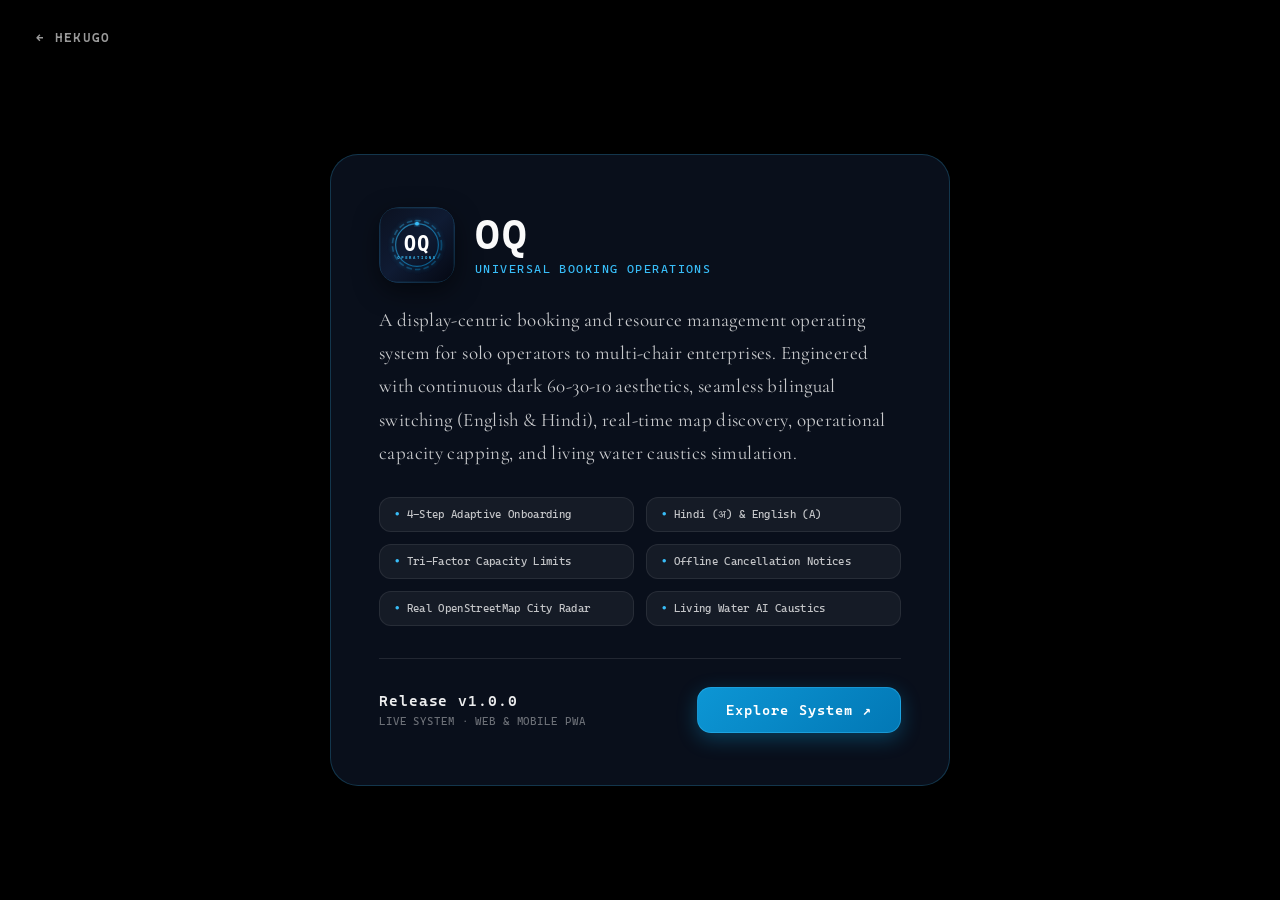
==== oq/index.html @ e8f8a65f "feat: add OQ universal booking operations project card and showcase page" ====
<!DOCTYPE html>
<html lang="en">
<head>
  <meta charset="UTF-8">
  <meta name="viewport" content="width=device-width, initial-scale=1.0">
  <title>OQ — Universal Booking Operations — HeKuGo</title>
  <link href="https://fonts.googleapis.com/css2?family=Cascadia+Code:wght@400;600;700&family=Cormorant+Garamond:wght@300;400;500&display=swap" rel="stylesheet">
  <style>
    *{margin:0;padding:0;box-sizing:border-box;}
    html,body{width:100%;min-height:100%;background:#000;overflow-x:hidden;}
    #bg-video{position:fixed;top:50%;left:50%;min-width:100%;min-height:100%;transform:translate(-50%,-50%);object-fit:cover;pointer-events:none;z-index:0;}
    #overlay{position:fixed;inset:0;background:rgba(0,0,0,0.58);z-index:1;}
    #back{position:fixed;top:30px;left:36px;font-family:'Cascadia Code',monospace;font-size:13px;font-weight:600;color:rgba(255,255,255,0.6);text-decoration:none;letter-spacing:0.1em;z-index:10;transition:color 0.2s;}
    #back:hover{color:#fff;}
    #page{position:relative;z-index:5;min-height:100vh;display:flex;align-items:center;justify-content:center;padding:100px 24px 60px;}
    .card{background:rgba(15,23,42,0.65);backdrop-filter:blur(24px);-webkit-backdrop-filter:blur(24px);border:1px solid rgba(56,189,248,0.22);border-radius:28px;padding:52px 48px;max-width:620px;width:100%;display:flex;flex-direction:column;box-shadow:0 20px 50px rgba(0,0,0,0.6);}
    .header-row{display:flex;align-items:center;gap:20px;margin-bottom:20px;}
    .app-icon{width:76px;height:76px;border-radius:20px;box-shadow:0 8px 24px rgba(0,0,0,0.5);}
    .app-title-group{display:flex;flex-direction:column;}
    .app-name{font-family:'Cascadia Code',monospace;font-weight:700;font-size:42px;color:rgba(255,255,255,0.98);letter-spacing:0.04em;line-height:1;}
    .app-sub{font-family:'Cascadia Code',monospace;font-size:12px;color:#38bdf8;letter-spacing:0.12em;text-transform:uppercase;margin-top:6px;}
    .app-desc{font-family:'Cormorant Garamond',serif;font-weight:400;font-size:19px;color:rgba(255,255,255,0.78);line-height:1.75;letter-spacing:0.02em;margin-bottom:28px;}
    .feature-list{display:grid;grid-template-columns:1fr 1fr;gap:12px;margin-bottom:32px;}
    .feature-pill{padding:10px 14px;background:rgba(255,255,255,0.05);border:1px solid rgba(255,255,255,0.08);border-radius:12px;font-family:'Cascadia Code',monospace;font-size:11px;color:rgba(255,255,255,0.75);letter-spacing:0.03em;}
    .feature-pill span{color:#38bdf8;font-weight:600;}
    .divider{width:100%;height:1px;background:rgba(255,255,255,0.10);margin-bottom:28px;}
    .release-row{display:flex;align-items:center;justify-content:space-between;gap:20px;flex-wrap:wrap;}
    .release-version{font-family:'Cascadia Code',monospace;font-weight:600;font-size:15px;color:rgba(255,255,255,0.92);letter-spacing:0.06em;margin-bottom:5px;}
    .release-meta{font-family:'Cascadia Code',monospace;font-size:11px;color:rgba(255,255,255,0.40);letter-spacing:0.08em;}
    .launch-btn{display:flex;align-items:center;gap:10px;padding:14px 28px;background:linear-gradient(135deg, rgba(14,165,233,0.9), rgba(2,132,199,0.9));border:1px solid rgba(56,189,248,0.4);border-radius:14px;font-family:'Cascadia Code',monospace;font-weight:600;font-size:14px;color:#fff;letter-spacing:0.08em;text-decoration:none;transition:background 0.2s,transform 0.2s,box-shadow 0.2s;white-space:nowrap;box-shadow:0 6px 20px rgba(14,165,233,0.3);}
    .launch-btn:hover{background:linear-gradient(135deg, rgba(14,165,233,1), rgba(2,132,199,1));transform:translateY(-2px);box-shadow:0 10px 28px rgba(14,165,233,0.5);}
    @media(max-width:560px){.card{padding:32px 22px;}.app-name{font-size:32px;}.feature-list{grid-template-columns:1fr;}.release-row{flex-direction:column;align-items:flex-start;}}
  </style>
</head>
<body>
  <video id="bg-video" autoplay muted loop playsinline>
    <source src="../andr loop.mp4" type="video/mp4" media="(max-width:768px)">
    <source src="../reel go.mp4" type="video/mp4">
  </video>
  <div id="overlay"></div>
  <a id="back" href="/">← HEKUGO</a>
  <div id="page">
    <div class="card">
      <div class="header-row">
        <img class="app-icon" src="/projects/oq/icon.svg" alt="OQ">
        <div class="app-title-group">
          <div class="app-name">OQ</div>
          <div class="app-sub">Universal Booking Operations</div>
        </div>
      </div>
      <div class="app-desc">
        A display-centric booking and resource management operating system for solo operators to multi-chair enterprises. Engineered with continuous dark 60-30-10 aesthetics, seamless bilingual switching (English &amp; Hindi), real-time map discovery, operational capacity capping, and living water caustics simulation.
      </div>
      
      <div class="feature-list">
        <div class="feature-pill"><span>•</span> 4-Step Adaptive Onboarding</div>
        <div class="feature-pill"><span>•</span> Hindi (अ) &amp; English (A)</div>
        <div class="feature-pill"><span>•</span> Tri-Factor Capacity Limits</div>
        <div class="feature-pill"><span>•</span> Offline Cancellation Notices</div>
        <div class="feature-pill"><span>•</span> Real OpenStreetMap City Radar</div>
        <div class="feature-pill"><span>•</span> Living Water AI Caustics</div>
      </div>

      <div class="divider"></div>
      <div class="release-row">
        <div>
          <div class="release-version">Release v1.0.0</div>
          <div class="release-meta">LIVE SYSTEM · WEB &amp; MOBILE PWA</div>
        </div>
        <a class="launch-btn" href="https://github.com/mohitchandel/restaurant-management" target="_blank">Explore System ↗</a>
      </div>
    </div>
  </div>
  <script>document.addEventListener('contextmenu',e=>e.preventDefault());</script>
</body>
</html>
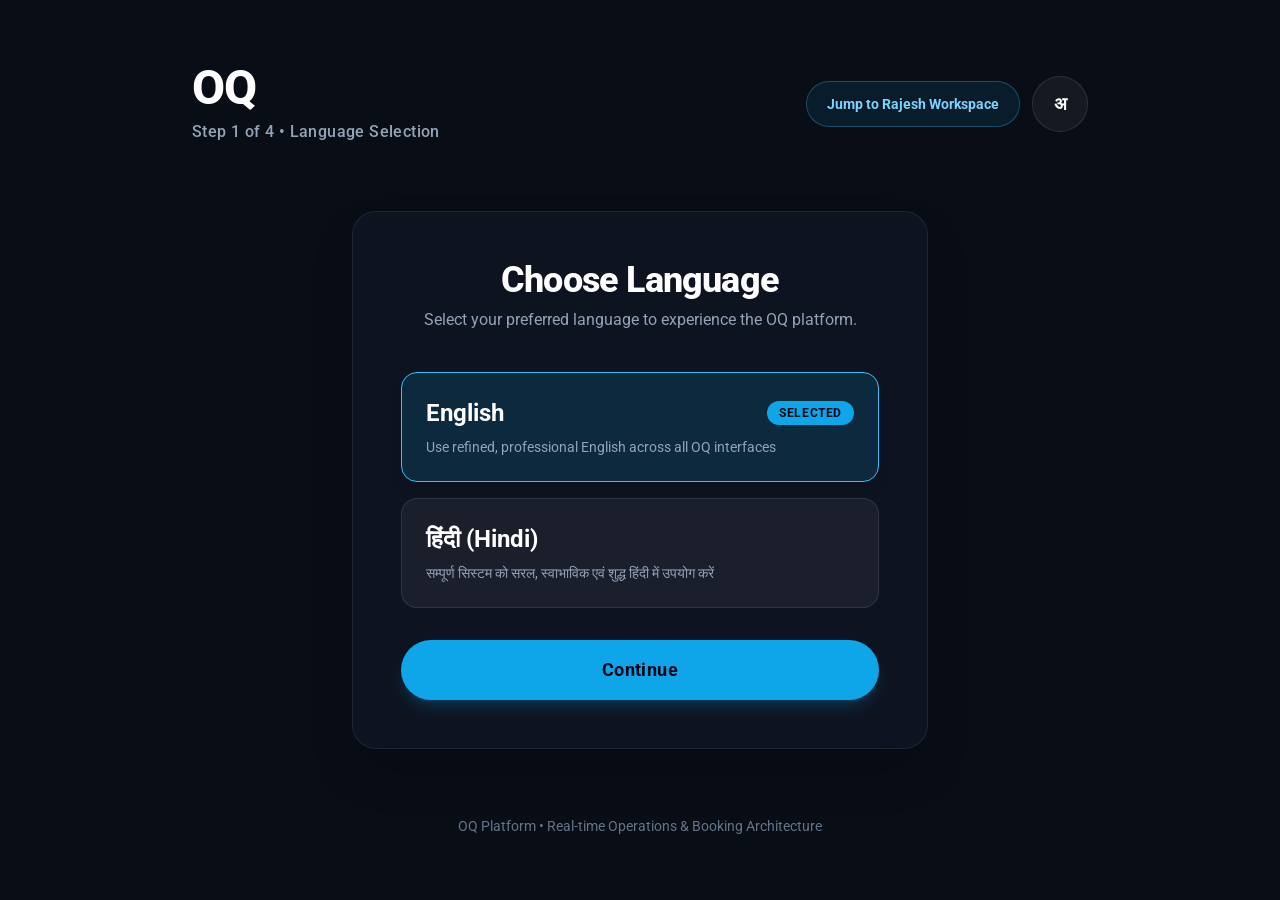
==== commit d9d2b34a: "feat: embed live OQ frontend application under /oq/ and update portal card" ====
--- a/oq/index.html
+++ b/oq/index.html
@@ -1,76 +1 @@
-<!DOCTYPE html>
-<html lang="en">
-<head>
-  <meta charset="UTF-8">
-  <meta name="viewport" content="width=device-width, initial-scale=1.0">
-  <title>OQ — Universal Booking Operations — HeKuGo</title>
-  <link href="https://fonts.googleapis.com/css2?family=Cascadia+Code:wght@400;600;700&family=Cormorant+Garamond:wght@300;400;500&display=swap" rel="stylesheet">
-  <style>
-    *{margin:0;padding:0;box-sizing:border-box;}
-    html,body{width:100%;min-height:100%;background:#000;overflow-x:hidden;}
-    #bg-video{position:fixed;top:50%;left:50%;min-width:100%;min-height:100%;transform:translate(-50%,-50%);object-fit:cover;pointer-events:none;z-index:0;}
-    #overlay{position:fixed;inset:0;background:rgba(0,0,0,0.58);z-index:1;}
-    #back{position:fixed;top:30px;left:36px;font-family:'Cascadia Code',monospace;font-size:13px;font-weight:600;color:rgba(255,255,255,0.6);text-decoration:none;letter-spacing:0.1em;z-index:10;transition:color 0.2s;}
-    #back:hover{color:#fff;}
-    #page{position:relative;z-index:5;min-height:100vh;display:flex;align-items:center;justify-content:center;padding:100px 24px 60px;}
-    .card{background:rgba(15,23,42,0.65);backdrop-filter:blur(24px);-webkit-backdrop-filter:blur(24px);border:1px solid rgba(56,189,248,0.22);border-radius:28px;padding:52px 48px;max-width:620px;width:100%;display:flex;flex-direction:column;box-shadow:0 20px 50px rgba(0,0,0,0.6);}
-    .header-row{display:flex;align-items:center;gap:20px;margin-bottom:20px;}
-    .app-icon{width:76px;height:76px;border-radius:20px;box-shadow:0 8px 24px rgba(0,0,0,0.5);}
-    .app-title-group{display:flex;flex-direction:column;}
-    .app-name{font-family:'Cascadia Code',monospace;font-weight:700;font-size:42px;color:rgba(255,255,255,0.98);letter-spacing:0.04em;line-height:1;}
-    .app-sub{font-family:'Cascadia Code',monospace;font-size:12px;color:#38bdf8;letter-spacing:0.12em;text-transform:uppercase;margin-top:6px;}
-    .app-desc{font-family:'Cormorant Garamond',serif;font-weight:400;font-size:19px;color:rgba(255,255,255,0.78);line-height:1.75;letter-spacing:0.02em;margin-bottom:28px;}
-    .feature-list{display:grid;grid-template-columns:1fr 1fr;gap:12px;margin-bottom:32px;}
-    .feature-pill{padding:10px 14px;background:rgba(255,255,255,0.05);border:1px solid rgba(255,255,255,0.08);border-radius:12px;font-family:'Cascadia Code',monospace;font-size:11px;color:rgba(255,255,255,0.75);letter-spacing:0.03em;}
-    .feature-pill span{color:#38bdf8;font-weight:600;}
-    .divider{width:100%;height:1px;background:rgba(255,255,255,0.10);margin-bottom:28px;}
-    .release-row{display:flex;align-items:center;justify-content:space-between;gap:20px;flex-wrap:wrap;}
-    .release-version{font-family:'Cascadia Code',monospace;font-weight:600;font-size:15px;color:rgba(255,255,255,0.92);letter-spacing:0.06em;margin-bottom:5px;}
-    .release-meta{font-family:'Cascadia Code',monospace;font-size:11px;color:rgba(255,255,255,0.40);letter-spacing:0.08em;}
-    .launch-btn{display:flex;align-items:center;gap:10px;padding:14px 28px;background:linear-gradient(135deg, rgba(14,165,233,0.9), rgba(2,132,199,0.9));border:1px solid rgba(56,189,248,0.4);border-radius:14px;font-family:'Cascadia Code',monospace;font-weight:600;font-size:14px;color:#fff;letter-spacing:0.08em;text-decoration:none;transition:background 0.2s,transform 0.2s,box-shadow 0.2s;white-space:nowrap;box-shadow:0 6px 20px rgba(14,165,233,0.3);}
-    .launch-btn:hover{background:linear-gradient(135deg, rgba(14,165,233,1), rgba(2,132,199,1));transform:translateY(-2px);box-shadow:0 10px 28px rgba(14,165,233,0.5);}
-    @media(max-width:560px){.card{padding:32px 22px;}.app-name{font-size:32px;}.feature-list{grid-template-columns:1fr;}.release-row{flex-direction:column;align-items:flex-start;}}
-  </style>
-</head>
-<body>
-  <video id="bg-video" autoplay muted loop playsinline>
-    <source src="../andr loop.mp4" type="video/mp4" media="(max-width:768px)">
-    <source src="../reel go.mp4" type="video/mp4">
-  </video>
-  <div id="overlay"></div>
-  <a id="back" href="/">← HEKUGO</a>
-  <div id="page">
-    <div class="card">
-      <div class="header-row">
-        <img class="app-icon" src="/projects/oq/icon.svg" alt="OQ">
-        <div class="app-title-group">
-          <div class="app-name">OQ</div>
-          <div class="app-sub">Universal Booking Operations</div>
-        </div>
-      </div>
-      <div class="app-desc">
-        A display-centric booking and resource management operating system for solo operators to multi-chair enterprises. Engineered with continuous dark 60-30-10 aesthetics, seamless bilingual switching (English &amp; Hindi), real-time map discovery, operational capacity capping, and living water caustics simulation.
-      </div>
-      
-      <div class="feature-list">
-        <div class="feature-pill"><span>•</span> 4-Step Adaptive Onboarding</div>
-        <div class="feature-pill"><span>•</span> Hindi (अ) &amp; English (A)</div>
-        <div class="feature-pill"><span>•</span> Tri-Factor Capacity Limits</div>
-        <div class="feature-pill"><span>•</span> Offline Cancellation Notices</div>
-        <div class="feature-pill"><span>•</span> Real OpenStreetMap City Radar</div>
-        <div class="feature-pill"><span>•</span> Living Water AI Caustics</div>
-      </div>
-
-      <div class="divider"></div>
-      <div class="release-row">
-        <div>
-          <div class="release-version">Release v1.0.0</div>
-          <div class="release-meta">LIVE SYSTEM · WEB &amp; MOBILE PWA</div>
-        </div>
-        <a class="launch-btn" href="https://github.com/mohitchandel/restaurant-management" target="_blank">Explore System ↗</a>
-      </div>
-    </div>
-  </div>
-  <script>document.addEventListener('contextmenu',e=>e.preventDefault());</script>
-</body>
-</html>
+<!DOCTYPE html><html lang="en"><head><meta charSet="utf-8"/><meta name="viewport" content="width=device-width, initial-scale=1"/><link rel="stylesheet" href="/oq/_next/static/css/efed84d75407ee5a.css" data-precedence="next"/><link rel="preload" as="script" fetchPriority="low" href="/oq/_next/static/chunks/webpack-a8134491b9b5263d.js"/><script src="/oq/_next/static/chunks/14c9854d-5dab72eff6e01582.js" async=""></script><script src="/oq/_next/static/chunks/745-fbcb8e03655d3ad7.js" async=""></script><script src="/oq/_next/static/chunks/main-app-0fcf9a0cae075d57.js" async=""></script><script src="/oq/_next/static/chunks/app/page-805469082ca78ab7.js" async=""></script><link rel="preconnect" href="https://fonts.googleapis.com"/><link rel="preconnect" href="https://fonts.gstatic.com" crossorigin="anonymous"/><title>Restaurant Management Observatory | Live POS &amp; Operations Engine</title><meta name="description" content="Enterprise Restaurant POS &amp; Management System built with Golang, Gin, MongoDB, JWT &amp; Next.js"/><link href="https://fonts.googleapis.com/css2?family=Roboto:wght@300;400;500;700&amp;family=JetBrains+Mono:wght@400;500;600&amp;display=swap" rel="stylesheet"/><script src="/oq/_next/static/chunks/polyfills-42372ed130431b0a.js" noModule=""></script></head><body class="min-h-screen bg-[#f1f5f9] text-[#0f172a] flex flex-col antialiased"><div class="min-h-screen flex flex-col justify-between p-6 lg:p-16 select-none bg-[#090d16] text-white"><header class="flex items-center justify-between max-w-4xl mx-auto w-full"><div><div class="text-3xl md:text-5xl font-extrabold tracking-tight text-white leading-none">OQ</div><div class="text-sm md:text-base text-slate-400 font-medium tracking-wide mt-2">Step 1 of 4 • Language Selection</div></div><div class="flex items-center gap-3"><button class="px-5 py-3 rounded-full border border-sky-400/30 hover:border-sky-400 bg-sky-500/10 hover:bg-sky-500/20 text-sky-300 text-xs md:text-sm font-bold transition-all text-center">Jump to Rajesh Workspace</button><button class="w-12 h-12 md:w-14 md:h-14 rounded-full border border-white/10 hover:border-white/20 bg-white/5 hover:bg-white/10 text-white font-bold text-base md:text-lg flex items-center justify-center transition-all shrink-0">अ</button></div></header><main class="max-w-xl w-full mx-auto my-10"><div class="display-canvas rounded-3xl p-8 lg:p-12 space-y-8 border border-white/10 shadow-2xl"><div class="text-center space-y-2"><h1 class="text-3xl md:text-4xl font-extrabold text-white tracking-tight">Choose Language</h1><p class="text-sm md:text-base text-slate-400">Select your preferred language to experience the OQ platform.</p></div><div class="space-y-4 pt-2"><button type="button" class="w-full p-6 rounded-2xl border text-left transition-all border-sky-400 bg-sky-500/15 shadow-lg"><div class="flex items-center justify-between"><span class="text-xl md:text-2xl font-bold text-white">English</span><span class="text-xs uppercase font-bold tracking-wider px-3 py-1 rounded-full bg-sky-500 text-slate-950">Selected</span></div><div class="text-sm text-slate-400 mt-2">Use refined, professional English across all OQ interfaces</div></button><button type="button" class="w-full p-6 rounded-2xl border text-left transition-all border-white/10 hover:border-white/20 bg-white/5 hover:bg-white/10"><div class="flex items-center justify-between"><span class="text-xl md:text-2xl font-bold text-white">हिंदी (Hindi)</span></div><div class="text-sm text-slate-400 mt-2">सम्पूर्ण सिस्टम को सरल, स्वाभाविक एवं शुद्ध हिंदी में उपयोग करें</div></button></div><button class="w-full py-4 rounded-full bg-sky-500 hover:bg-sky-400 text-slate-950 font-bold text-base md:text-lg tracking-wide transition-all shadow-lg shadow-sky-500/20">Continue</button></div></main><footer class="text-center text-xs md:text-sm text-slate-500 max-w-4xl mx-auto w-full">OQ Platform • Real-time Operations &amp; Booking Architecture</footer></div><script src="/oq/_next/static/chunks/webpack-a8134491b9b5263d.js" async=""></script><script>(self.__next_f=self.__next_f||[]).push([0]);self.__next_f.push([2,null])</script><script>self.__next_f.push([1,"1:HL[\"/oq/_next/static/css/efed84d75407ee5a.css\",\"style\"]\n"])</script><script>self.__next_f.push([1,"2:I[7370,[],\"\"]\n4:I[8940,[],\"ClientPageRoot\"]\n5:I[9307,[\"931\",\"static/chunks/app/page-805469082ca78ab7.js\"],\"default\",1]\n6:I[6722,[],\"\"]\n7:I[4309,[],\"\"]\n9:I[4932,[],\"\"]\na:[]\n"])</script><script>self.__next_f.push([1,"0:[\"$\",\"$L2\",null,{\"buildId\":\"_oOZog0e43sPEdBerXZ1v\",\"assetPrefix\":\"/oq\",\"urlParts\":[\"\",\"\"],\"initialTree\":[\"\",{\"children\":[\"__PAGE__\",{}]},\"$undefined\",\"$undefined\",true],\"initialSeedData\":[\"\",{\"children\":[\"__PAGE__\",{},[[\"$L3\",[\"$\",\"$L4\",null,{\"props\":{\"params\":{},\"searchParams\":{}},\"Component\":\"$5\"}],null],null],null]},[[[[\"$\",\"link\",\"0\",{\"rel\":\"stylesheet\",\"href\":\"/oq/_next/static/css/efed84d75407ee5a.css\",\"precedence\":\"next\",\"crossOrigin\":\"$undefined\"}]],[\"$\",\"html\",null,{\"lang\":\"en\",\"children\":[[\"$\",\"head\",null,{\"children\":[[\"$\",\"link\",null,{\"rel\":\"preconnect\",\"href\":\"https://fonts.googleapis.com\"}],[\"$\",\"link\",null,{\"rel\":\"preconnect\",\"href\":\"https://fonts.gstatic.com\",\"crossOrigin\":\"anonymous\"}],[\"$\",\"link\",null,{\"href\":\"https://fonts.googleapis.com/css2?family=Roboto:wght@300;400;500;700\u0026family=JetBrains+Mono:wght@400;500;600\u0026display=swap\",\"rel\":\"stylesheet\"}]]}],[\"$\",\"body\",null,{\"className\":\"min-h-screen bg-[#f1f5f9] text-[#0f172a] flex flex-col antialiased\",\"children\":[\"$\",\"$L6\",null,{\"parallelRouterKey\":\"children\",\"segmentPath\":[\"children\"],\"error\":\"$undefined\",\"errorStyles\":\"$undefined\",\"errorScripts\":\"$undefined\",\"template\":[\"$\",\"$L7\",null,{}],\"templateStyles\":\"$undefined\",\"templateScripts\":\"$undefined\",\"notFound\":[[\"$\",\"title\",null,{\"children\":\"404: This page could not be found.\"}],[\"$\",\"div\",null,{\"style\":{\"fontFamily\":\"system-ui,\\\"Segoe UI\\\",Roboto,Helvetica,Arial,sans-serif,\\\"Apple Color Emoji\\\",\\\"Segoe UI Emoji\\\"\",\"height\":\"100vh\",\"textAlign\":\"center\",\"display\":\"flex\",\"flexDirection\":\"column\",\"alignItems\":\"center\",\"justifyContent\":\"center\"},\"children\":[\"$\",\"div\",null,{\"children\":[[\"$\",\"style\",null,{\"dangerouslySetInnerHTML\":{\"__html\":\"body{color:#000;background:#fff;margin:0}.next-error-h1{border-right:1px solid rgba(0,0,0,.3)}@media (prefers-color-scheme:dark){body{color:#fff;background:#000}.next-error-h1{border-right:1px solid rgba(255,255,255,.3)}}\"}}],[\"$\",\"h1\",null,{\"className\":\"next-error-h1\",\"style\":{\"display\":\"inline-block\",\"margin\":\"0 20px 0 0\",\"padding\":\"0 23px 0 0\",\"fontSize\":24,\"fontWeight\":500,\"verticalAlign\":\"top\",\"lineHeight\":\"49px\"},\"children\":\"404\"}],[\"$\",\"div\",null,{\"style\":{\"display\":\"inline-block\"},\"children\":[\"$\",\"h2\",null,{\"style\":{\"fontSize\":14,\"fontWeight\":400,\"lineHeight\":\"49px\",\"margin\":0},\"children\":\"This page could not be found.\"}]}]]}]}]],\"notFoundStyles\":[]}]}]]}]],null],null],\"couldBeIntercepted\":false,\"initialHead\":[null,\"$L8\"],\"globalErrorComponent\":\"$9\",\"missingSlots\":\"$Wa\"}]\n"])</script><script>self.__next_f.push([1,"8:[[\"$\",\"meta\",\"0\",{\"name\":\"viewport\",\"content\":\"width=device-width, initial-scale=1\"}],[\"$\",\"meta\",\"1\",{\"charSet\":\"utf-8\"}],[\"$\",\"title\",\"2\",{\"children\":\"Restaurant Management Observatory | Live POS \u0026 Operations Engine\"}],[\"$\",\"meta\",\"3\",{\"name\":\"description\",\"content\":\"Enterprise Restaurant POS \u0026 Management System built with Golang, Gin, MongoDB, JWT \u0026 Next.js\"}]]\n3:null\n"])</script></body></html>
--- a/oq/_next/static/css/efed84d75407ee5a.css
+++ b/oq/_next/static/css/efed84d75407ee5a.css
@@ -0,0 +1,3 @@
+*,:after,:before{--tw-border-spacing-x:0;--tw-border-spacing-y:0;--tw-translate-x:0;--tw-translate-y:0;--tw-rotate:0;--tw-skew-x:0;--tw-skew-y:0;--tw-scale-x:1;--tw-scale-y:1;--tw-pan-x: ;--tw-pan-y: ;--tw-pinch-zoom: ;--tw-scroll-snap-strictness:proximity;--tw-gradient-from-position: ;--tw-gradient-via-position: ;--tw-gradient-to-position: ;--tw-ordinal: ;--tw-slashed-zero: ;--tw-numeric-figure: ;--tw-numeric-spacing: ;--tw-numeric-fraction: ;--tw-ring-inset: ;--tw-ring-offset-width:0px;--tw-ring-offset-color:#fff;--tw-ring-color:rgba(59,130,246,.5);--tw-ring-offset-shadow:0 0 #0000;--tw-ring-shadow:0 0 #0000;--tw-shadow:0 0 #0000;--tw-shadow-colored:0 0 #0000;--tw-blur: ;--tw-brightness: ;--tw-contrast: ;--tw-grayscale: ;--tw-hue-rotate: ;--tw-invert: ;--tw-saturate: ;--tw-sepia: ;--tw-drop-shadow: ;--tw-backdrop-blur: ;--tw-backdrop-brightness: ;--tw-backdrop-contrast: ;--tw-backdrop-grayscale: ;--tw-backdrop-hue-rotate: ;--tw-backdrop-invert: ;--tw-backdrop-opacity: ;--tw-backdrop-saturate: ;--tw-backdrop-sepia: ;--tw-contain-size: ;--tw-contain-layout: ;--tw-contain-paint: ;--tw-contain-style: }::backdrop{--tw-border-spacing-x:0;--tw-border-spacing-y:0;--tw-translate-x:0;--tw-translate-y:0;--tw-rotate:0;--tw-skew-x:0;--tw-skew-y:0;--tw-scale-x:1;--tw-scale-y:1;--tw-pan-x: ;--tw-pan-y: ;--tw-pinch-zoom: ;--tw-scroll-snap-strictness:proximity;--tw-gradient-from-position: ;--tw-gradient-via-position: ;--tw-gradient-to-position: ;--tw-ordinal: ;--tw-slashed-zero: ;--tw-numeric-figure: ;--tw-numeric-spacing: ;--tw-numeric-fraction: ;--tw-ring-inset: ;--tw-ring-offset-width:0px;--tw-ring-offset-color:#fff;--tw-ring-color:rgba(59,130,246,.5);--tw-ring-offset-shadow:0 0 #0000;--tw-ring-shadow:0 0 #0000;--tw-shadow:0 0 #0000;--tw-shadow-colored:0 0 #0000;--tw-blur: ;--tw-brightness: ;--tw-contrast: ;--tw-grayscale: ;--tw-hue-rotate: ;--tw-invert: ;--tw-saturate: ;--tw-sepia: ;--tw-drop-shadow: ;--tw-backdrop-blur: ;--tw-backdrop-brightness: ;--tw-backdrop-contrast: ;--tw-backdrop-grayscale: ;--tw-backdrop-hue-rotate: ;--tw-backdrop-invert: ;--tw-backdrop-opacity: ;--tw-backdrop-saturate: ;--tw-backdrop-sepia: ;--tw-contain-size: ;--tw-contain-layout: ;--tw-contain-paint: ;--tw-contain-style: }/*
+! tailwindcss v3.4.19 | MIT License | https://tailwindcss.com
+*/*,:after,:before{border:0 solid #e5e7eb}:after,:before{--tw-content:""}:host,html{line-height:1.5;-webkit-text-size-adjust:100%;-moz-tab-size:4;-o-tab-size:4;tab-size:4;font-family:Inter,-apple-system,BlinkMacSystemFont,Segoe UI,Roboto,sans-serif;font-feature-settings:normal;font-variation-settings:normal;-webkit-tap-highlight-color:transparent}body{margin:0;line-height:inherit}hr{height:0;color:inherit;border-top-width:1px}abbr:where([title]){-webkit-text-decoration:underline dotted;text-decoration:underline dotted}h1,h2,h3,h4,h5,h6{font-size:inherit;font-weight:inherit}a{color:inherit;text-decoration:inherit}b,strong{font-weight:bolder}code,kbd,pre,samp{font-family:ui-monospace,SFMono-Regular,Menlo,Monaco,Consolas,monospace;font-feature-settings:normal;font-variation-settings:normal;font-size:1em}small{font-size:80%}sub,sup{font-size:75%;line-height:0;position:relative;vertical-align:baseline}sub{bottom:-.25em}sup{top:-.5em}table{text-indent:0;border-color:inherit;border-collapse:collapse}button,input,optgroup,select,textarea{font-family:inherit;font-feature-settings:inherit;font-variation-settings:inherit;font-size:100%;font-weight:inherit;line-height:inherit;letter-spacing:inherit;color:inherit;margin:0;padding:0}button,select{text-transform:none}button,input:where([type=button]),input:where([type=reset]),input:where([type=submit]){-webkit-appearance:button;background-color:transparent;background-image:none}:-moz-focusring{outline:auto}:-moz-ui-invalid{box-shadow:none}progress{vertical-align:baseline}::-webkit-inner-spin-button,::-webkit-outer-spin-button{height:auto}[type=search]{-webkit-appearance:textfield;outline-offset:-2px}::-webkit-search-decoration{-webkit-appearance:none}::-webkit-file-upload-button{-webkit-appearance:button;font:inherit}summary{display:list-item}blockquote,dd,dl,figure,h1,h2,h3,h4,h5,h6,hr,p,pre{margin:0}fieldset{margin:0}fieldset,legend{padding:0}menu,ol,ul{list-style:none;margin:0;padding:0}dialog{padding:0}textarea{resize:vertical}input::-moz-placeholder,textarea::-moz-placeholder{opacity:1;color:#9ca3af}input::placeholder,textarea::placeholder{opacity:1;color:#9ca3af}[role=button],button{cursor:pointer}:disabled{cursor:default}audio,canvas,embed,iframe,img,object,svg,video{display:block;vertical-align:middle}img,video{max-width:100%;height:auto}[hidden]:where(:not([hidden=until-found])){display:none}*,:after,:before{-webkit-font-smoothing:antialiased;-moz-osx-font-smoothing:grayscale;box-sizing:border-box}.pointer-events-none{pointer-events:none}.fixed{position:fixed}.absolute{position:absolute}.relative{position:relative}.sticky{position:sticky}.inset-0{inset:0}.bottom-0{bottom:0}.bottom-4{bottom:1rem}.left-2{left:.5rem}.left-2\.5{left:.625rem}.left-3{left:.75rem}.left-3\.5{left:.875rem}.left-6{left:1.5rem}.right-2{right:.5rem}.right-3{right:.75rem}.right-4{right:1rem}.right-6{right:1.5rem}.top-0{top:0}.top-1\/2{top:50%}.top-4{top:1rem}.top-6{top:1.5rem}.z-10{z-index:10}.z-40{z-index:40}.z-50{z-index:50}.mx-4{margin-left:1rem;margin-right:1rem}.mx-auto{margin-left:auto;margin-right:auto}.my-10{margin-top:2.5rem;margin-bottom:2.5rem}.my-3{margin-top:.75rem;margin-bottom:.75rem}.mb-1{margin-bottom:.25rem}.mb-2{margin-bottom:.5rem}.mb-3{margin-bottom:.75rem}.mb-4{margin-bottom:1rem}.mb-5{margin-bottom:1.25rem}.ml-2{margin-left:.5rem}.mr-0\.5{margin-right:.125rem}.mr-1{margin-right:.25rem}.mr-2{margin-right:.5rem}.mt-0\.5{margin-top:.125rem}.mt-1{margin-top:.25rem}.mt-2{margin-top:.5rem}.mt-3{margin-top:.75rem}.mt-4{margin-top:1rem}.mt-5{margin-top:1.25rem}.mt-6{margin-top:1.5rem}.line-clamp-2{overflow:hidden;display:-webkit-box;-webkit-box-orient:vertical;-webkit-line-clamp:2}.block{display:block}.inline-block{display:inline-block}.flex{display:flex}.inline-flex{display:inline-flex}.table{display:table}.grid{display:grid}.hidden{display:none}.h-1\.5{height:.375rem}.h-10{height:2.5rem}.h-12{height:3rem}.h-16{height:4rem}.h-2{height:.5rem}.h-2\.5{height:.625rem}.h-20{height:5rem}.h-24{height:6rem}.h-3{height:.75rem}.h-3\.5{height:.875rem}.h-4{height:1rem}.h-40{height:10rem}.h-5{height:1.25rem}.h-6{height:1.5rem}.h-64{height:16rem}.h-7{height:1.75rem}.h-72{height:18rem}.h-8{height:2rem}.h-9{height:2.25rem}.h-\[2\.5px\]{height:2.5px}.h-\[450px\]{height:450px}.h-\[600px\]{height:600px}.h-\[750px\]{height:750px}.h-\[850px\]{height:850px}.h-full{height:100%}.max-h-24{max-height:6rem}.max-h-48{max-height:12rem}.max-h-72{max-height:18rem}.max-h-\[500px\]{max-height:500px}.max-h-\[580px\]{max-height:580px}.min-h-\[200px\]{min-height:200px}.min-h-screen{min-height:100vh}.w-1\.5{width:.375rem}.w-10{width:2.5rem}.w-12{width:3rem}.w-2{width:.5rem}.w-2\.5{width:.625rem}.w-3{width:.75rem}.w-3\.5{width:.875rem}.w-32{width:8rem}.w-4{width:1rem}.w-40{width:10rem}.w-48{width:12rem}.w-5{width:1.25rem}.w-6{width:1.5rem}.w-64{width:16rem}.w-7{width:1.75rem}.w-8{width:2rem}.w-9{width:2.25rem}.w-\[1100px\]{width:1100px}.w-\[1300px\]{width:1300px}.w-\[250px\]{width:250px}.w-full{width:100%}.w-px{width:1px}.min-w-0{min-width:0}.min-w-\[140px\]{min-width:140px}.min-w-max{min-width:-moz-max-content;min-width:max-content}.max-w-2xl{max-width:42rem}.max-w-4xl{max-width:56rem}.max-w-7xl{max-width:80rem}.max-w-\[180px\]{max-width:180px}.max-w-lg{max-width:32rem}.max-w-md{max-width:28rem}.max-w-sm{max-width:24rem}.max-w-xl{max-width:36rem}.max-w-xs{max-width:20rem}.flex-1{flex:1 1 0%}.shrink-0{flex-shrink:0}.border-collapse{border-collapse:collapse}.-translate-y-1\/2{--tw-translate-y:-50%}.-translate-y-1\/2,.transform{transform:translate(var(--tw-translate-x),var(--tw-translate-y)) rotate(var(--tw-rotate)) skewX(var(--tw-skew-x)) skewY(var(--tw-skew-y)) scaleX(var(--tw-scale-x)) scaleY(var(--tw-scale-y))}@keyframes pulse{50%{opacity:.5}}.animate-pulse{animation:pulse 2s cubic-bezier(.4,0,.6,1) infinite}.cursor-pointer{cursor:pointer}.select-none{-webkit-user-select:none;-moz-user-select:none;user-select:none}.select-text{-webkit-user-select:text;-moz-user-select:text;user-select:text}.select-all{-webkit-user-select:all;-moz-user-select:all;user-select:all}.resize-none{resize:none}.grid-cols-1{grid-template-columns:repeat(1,minmax(0,1fr))}.grid-cols-2{grid-template-columns:repeat(2,minmax(0,1fr))}.grid-cols-3{grid-template-columns:repeat(3,minmax(0,1fr))}.flex-col{flex-direction:column}.flex-wrap{flex-wrap:wrap}.items-start{align-items:flex-start}.items-center{align-items:center}.items-stretch{align-items:stretch}.justify-end{justify-content:flex-end}.justify-center{justify-content:center}.justify-between{justify-content:space-between}.gap-0\.5{gap:.125rem}.gap-1{gap:.25rem}.gap-1\.5{gap:.375rem}.gap-10{gap:2.5rem}.gap-12{gap:3rem}.gap-2{gap:.5rem}.gap-3{gap:.75rem}.gap-4{gap:1rem}.gap-5{gap:1.25rem}.gap-6{gap:1.5rem}.gap-8{gap:2rem}.space-y-0\.5>:not([hidden])~:not([hidden]){--tw-space-y-reverse:0;margin-top:calc(.125rem * calc(1 - var(--tw-space-y-reverse)));margin-bottom:calc(.125rem * var(--tw-space-y-reverse))}.space-y-1>:not([hidden])~:not([hidden]){--tw-space-y-reverse:0;margin-top:calc(.25rem * calc(1 - var(--tw-space-y-reverse)));margin-bottom:calc(.25rem * var(--tw-space-y-reverse))}.space-y-1\.5>:not([hidden])~:not([hidden]){--tw-space-y-reverse:0;margin-top:calc(.375rem * calc(1 - var(--tw-space-y-reverse)));margin-bottom:calc(.375rem * var(--tw-space-y-reverse))}.space-y-2>:not([hidden])~:not([hidden]){--tw-space-y-reverse:0;margin-top:calc(.5rem * calc(1 - var(--tw-space-y-reverse)));margin-bottom:calc(.5rem * var(--tw-space-y-reverse))}.space-y-2\.5>:not([hidden])~:not([hidden]){--tw-space-y-reverse:0;margin-top:calc(.625rem * calc(1 - var(--tw-space-y-reverse)));margin-bottom:calc(.625rem * var(--tw-space-y-reverse))}.space-y-3>:not([hidden])~:not([hidden]){--tw-space-y-reverse:0;margin-top:calc(.75rem * calc(1 - var(--tw-space-y-reverse)));margin-bottom:calc(.75rem * var(--tw-space-y-reverse))}.space-y-4>:not([hidden])~:not([hidden]){--tw-space-y-reverse:0;margin-top:calc(1rem * calc(1 - var(--tw-space-y-reverse)));margin-bottom:calc(1rem * var(--tw-space-y-reverse))}.space-y-5>:not([hidden])~:not([hidden]){--tw-space-y-reverse:0;margin-top:calc(1.25rem * calc(1 - var(--tw-space-y-reverse)));margin-bottom:calc(1.25rem * var(--tw-space-y-reverse))}.space-y-6>:not([hidden])~:not([hidden]){--tw-space-y-reverse:0;margin-top:calc(1.5rem * calc(1 - var(--tw-space-y-reverse)));margin-bottom:calc(1.5rem * var(--tw-space-y-reverse))}.space-y-8>:not([hidden])~:not([hidden]){--tw-space-y-reverse:0;margin-top:calc(2rem * calc(1 - var(--tw-space-y-reverse)));margin-bottom:calc(2rem * var(--tw-space-y-reverse))}.divide-y>:not([hidden])~:not([hidden]){--tw-divide-y-reverse:0;border-top-width:calc(1px * calc(1 - var(--tw-divide-y-reverse)));border-bottom-width:calc(1px * var(--tw-divide-y-reverse))}.divide-slate-100>:not([hidden])~:not([hidden]){--tw-divide-opacity:1;border-color:rgb(241 245 249/var(--tw-divide-opacity,1))}.divide-white\/5>:not([hidden])~:not([hidden]){border-color:hsla(0,0%,100%,.05)}.overflow-auto{overflow:auto}.overflow-hidden{overflow:hidden}.overflow-x-auto{overflow-x:auto}.overflow-y-auto{overflow-y:auto}.truncate{overflow:hidden;text-overflow:ellipsis}.truncate,.whitespace-nowrap{white-space:nowrap}.break-all{word-break:break-all}.rounded{border-radius:.25rem}.rounded-2xl{border-radius:1rem}.rounded-3xl{border-radius:1.5rem}.rounded-full{border-radius:9999px}.rounded-lg{border-radius:.5rem}.rounded-md{border-radius:.375rem}.rounded-xl{border-radius:.75rem}.rounded-t-full{border-top-left-radius:9999px;border-top-right-radius:9999px}.border{border-width:1px}.border-0{border-width:0}.border-b{border-bottom-width:1px}.border-l-4{border-left-width:4px}.border-t{border-top-width:1px}.border-dashed{border-style:dashed}.border-amber-200{--tw-border-opacity:1;border-color:rgb(253 230 138/var(--tw-border-opacity,1))}.border-amber-300{--tw-border-opacity:1;border-color:rgb(252 211 77/var(--tw-border-opacity,1))}.border-amber-500\/30{border-color:rgba(245,158,11,.3)}.border-blue-100{--tw-border-opacity:1;border-color:rgb(219 234 254/var(--tw-border-opacity,1))}.border-blue-200{--tw-border-opacity:1;border-color:rgb(191 219 254/var(--tw-border-opacity,1))}.border-blue-300{--tw-border-opacity:1;border-color:rgb(147 197 253/var(--tw-border-opacity,1))}.border-blue-400{--tw-border-opacity:1;border-color:rgb(96 165 250/var(--tw-border-opacity,1))}.border-emerald-200{--tw-border-opacity:1;border-color:rgb(167 243 208/var(--tw-border-opacity,1))}.border-emerald-500\/30{border-color:rgba(16,185,129,.3)}.border-indigo-200{--tw-border-opacity:1;border-color:rgb(199 210 254/var(--tw-border-opacity,1))}.border-indigo-500\/30{border-color:rgba(99,102,241,.3)}.border-red-200{--tw-border-opacity:1;border-color:rgb(254 202 202/var(--tw-border-opacity,1))}.border-rose-200{--tw-border-opacity:1;border-color:rgb(254 205 211/var(--tw-border-opacity,1))}.border-rose-300{--tw-border-opacity:1;border-color:rgb(253 164 175/var(--tw-border-opacity,1))}.border-rose-500\/20{border-color:rgba(244,63,94,.2)}.border-rose-500\/30{border-color:rgba(244,63,94,.3)}.border-sky-400{--tw-border-opacity:1;border-color:rgb(56 189 248/var(--tw-border-opacity,1))}.border-sky-400\/30{border-color:rgba(56,189,248,.3)}.border-sky-400\/40{border-color:rgba(56,189,248,.4)}.border-sky-500\/20{border-color:rgba(14,165,233,.2)}.border-sky-500\/30{border-color:rgba(14,165,233,.3)}.border-slate-100{--tw-border-opacity:1;border-color:rgb(241 245 249/var(--tw-border-opacity,1))}.border-slate-200{--tw-border-opacity:1;border-color:rgb(226 232 240/var(--tw-border-opacity,1))}.border-slate-200\/80{border-color:rgba(226,232,240,.8)}.border-slate-200\/90{border-color:rgba(226,232,240,.9)}.border-slate-300{--tw-border-opacity:1;border-color:rgb(203 213 225/var(--tw-border-opacity,1))}.border-slate-300\/80{border-color:rgba(203,213,225,.8)}.border-slate-800{--tw-border-opacity:1;border-color:rgb(30 41 59/var(--tw-border-opacity,1))}.border-transparent{border-color:transparent}.border-white\/10{border-color:hsla(0,0%,100%,.1)}.border-white\/15{border-color:hsla(0,0%,100%,.15)}.border-white\/20{border-color:hsla(0,0%,100%,.2)}.border-white\/5{border-color:hsla(0,0%,100%,.05)}.bg-\[\#090d16\]{--tw-bg-opacity:1;background-color:rgb(9 13 22/var(--tw-bg-opacity,1))}.bg-\[\#0a0f1d\]{--tw-bg-opacity:1;background-color:rgb(10 15 29/var(--tw-bg-opacity,1))}.bg-\[\#0b57d0\]{--tw-bg-opacity:1;background-color:rgb(11 87 208/var(--tw-bg-opacity,1))}.bg-\[\#f1f5f9\]{--tw-bg-opacity:1;background-color:rgb(241 245 249/var(--tw-bg-opacity,1))}.bg-amber-100{--tw-bg-opacity:1;background-color:rgb(254 243 199/var(--tw-bg-opacity,1))}.bg-amber-50{--tw-bg-opacity:1;background-color:rgb(255 251 235/var(--tw-bg-opacity,1))}.bg-amber-50\/50{background-color:rgba(255,251,235,.5)}.bg-amber-50\/60{background-color:rgba(255,251,235,.6)}.bg-amber-500{--tw-bg-opacity:1;background-color:rgb(245 158 11/var(--tw-bg-opacity,1))}.bg-amber-500\/20{background-color:rgba(245,158,11,.2)}.bg-black\/20{background-color:rgba(0,0,0,.2)}.bg-black\/40{background-color:rgba(0,0,0,.4)}.bg-black\/80{background-color:rgba(0,0,0,.8)}.bg-black\/85{background-color:rgba(0,0,0,.85)}.bg-blue-100{--tw-bg-opacity:1;background-color:rgb(219 234 254/var(--tw-bg-opacity,1))}.bg-blue-50{--tw-bg-opacity:1;background-color:rgb(239 246 255/var(--tw-bg-opacity,1))}.bg-blue-50\/50{background-color:rgba(239,246,255,.5)}.bg-blue-50\/70{background-color:rgba(239,246,255,.7)}.bg-blue-500{--tw-bg-opacity:1;background-color:rgb(59 130 246/var(--tw-bg-opacity,1))}.bg-blue-600{--tw-bg-opacity:1;background-color:rgb(37 99 235/var(--tw-bg-opacity,1))}.bg-emerald-100{--tw-bg-opacity:1;background-color:rgb(209 250 229/var(--tw-bg-opacity,1))}.bg-emerald-50{--tw-bg-opacity:1;background-color:rgb(236 253 245/var(--tw-bg-opacity,1))}.bg-emerald-50\/40{background-color:rgba(236,253,245,.4)}.bg-emerald-500{--tw-bg-opacity:1;background-color:rgb(16 185 129/var(--tw-bg-opacity,1))}.bg-emerald-500\/15{background-color:rgba(16,185,129,.15)}.bg-emerald-500\/20{background-color:rgba(16,185,129,.2)}.bg-indigo-50{--tw-bg-opacity:1;background-color:rgb(238 242 255/var(--tw-bg-opacity,1))}.bg-indigo-500\/20{background-color:rgba(99,102,241,.2)}.bg-red-50{--tw-bg-opacity:1;background-color:rgb(254 242 242/var(--tw-bg-opacity,1))}.bg-rose-100{--tw-bg-opacity:1;background-color:rgb(255 228 230/var(--tw-bg-opacity,1))}.bg-rose-50{--tw-bg-opacity:1;background-color:rgb(255 241 242/var(--tw-bg-opacity,1))}.bg-rose-50\/50{background-color:rgba(255,241,242,.5)}.bg-rose-50\/60{background-color:rgba(255,241,242,.6)}.bg-rose-500{--tw-bg-opacity:1;background-color:rgb(244 63 94/var(--tw-bg-opacity,1))}.bg-rose-500\/15{background-color:rgba(244,63,94,.15)}.bg-sky-400{--tw-bg-opacity:1;background-color:rgb(56 189 248/var(--tw-bg-opacity,1))}.bg-sky-500{--tw-bg-opacity:1;background-color:rgb(14 165 233/var(--tw-bg-opacity,1))}.bg-sky-500\/10{background-color:rgba(14,165,233,.1)}.bg-sky-500\/15{background-color:rgba(14,165,233,.15)}.bg-sky-500\/20{background-color:rgba(14,165,233,.2)}.bg-slate-100{--tw-bg-opacity:1;background-color:rgb(241 245 249/var(--tw-bg-opacity,1))}.bg-slate-100\/80{background-color:rgba(241,245,249,.8)}.bg-slate-300{--tw-bg-opacity:1;background-color:rgb(203 213 225/var(--tw-bg-opacity,1))}.bg-slate-400{--tw-bg-opacity:1;background-color:rgb(148 163 184/var(--tw-bg-opacity,1))}.bg-slate-50{--tw-bg-opacity:1;background-color:rgb(248 250 252/var(--tw-bg-opacity,1))}.bg-slate-50\/70{background-color:rgba(248,250,252,.7)}.bg-slate-900{--tw-bg-opacity:1;background-color:rgb(15 23 42/var(--tw-bg-opacity,1))}.bg-slate-900\/60{background-color:rgba(15,23,42,.6)}.bg-slate-900\/95{background-color:rgba(15,23,42,.95)}.bg-transparent{background-color:transparent}.bg-white{--tw-bg-opacity:1;background-color:rgb(255 255 255/var(--tw-bg-opacity,1))}.bg-white\/10{background-color:hsla(0,0%,100%,.1)}.bg-white\/5{background-color:hsla(0,0%,100%,.05)}.bg-gradient-to-r{background-image:linear-gradient(to right,var(--tw-gradient-stops))}.from-\[\#090d16\]{--tw-gradient-from:#090d16 var(--tw-gradient-from-position);--tw-gradient-to:rgba(9,13,22,0) var(--tw-gradient-to-position);--tw-gradient-stops:var(--tw-gradient-from),var(--tw-gradient-to)}.via-\[\#090d16\]\/90{--tw-gradient-to:rgba(9,13,22,0) var(--tw-gradient-to-position);--tw-gradient-stops:var(--tw-gradient-from),rgba(9,13,22,.9) var(--tw-gradient-via-position),var(--tw-gradient-to)}.to-transparent{--tw-gradient-to:transparent var(--tw-gradient-to-position)}.bg-cover{background-size:cover}.bg-center{background-position:50%}.fill-current{fill:currentColor}.p-0\.5{padding:.125rem}.p-1{padding:.25rem}.p-1\.5{padding:.375rem}.p-16{padding:4rem}.p-2{padding:.5rem}.p-2\.5{padding:.625rem}.p-3{padding:.75rem}.p-3\.5{padding:.875rem}.p-4{padding:1rem}.p-5{padding:1.25rem}.p-6{padding:1.5rem}.p-8{padding:2rem}.px-1{padding-left:.25rem;padding-right:.25rem}.px-1\.5{padding-left:.375rem;padding-right:.375rem}.px-2{padding-left:.5rem;padding-right:.5rem}.px-2\.5{padding-left:.625rem;padding-right:.625rem}.px-3{padding-left:.75rem;padding-right:.75rem}.px-3\.5{padding-left:.875rem;padding-right:.875rem}.px-4{padding-left:1rem;padding-right:1rem}.px-5{padding-left:1.25rem;padding-right:1.25rem}.px-6{padding-left:1.5rem;padding-right:1.5rem}.px-8{padding-left:2rem;padding-right:2rem}.py-0\.5{padding-top:.125rem;padding-bottom:.125rem}.py-1{padding-top:.25rem;padding-bottom:.25rem}.py-1\.5{padding-top:.375rem;padding-bottom:.375rem}.py-2{padding-top:.5rem;padding-bottom:.5rem}.py-2\.5{padding-top:.625rem;padding-bottom:.625rem}.py-3{padding-top:.75rem;padding-bottom:.75rem}.py-3\.5{padding-top:.875rem;padding-bottom:.875rem}.py-4{padding-top:1rem;padding-bottom:1rem}.py-5{padding-top:1.25rem;padding-bottom:1.25rem}.py-8{padding-top:2rem;padding-bottom:2rem}.pb-1{padding-bottom:.25rem}.pb-2{padding-bottom:.5rem}.pb-3{padding-bottom:.75rem}.pb-4{padding-bottom:1rem}.pb-6{padding-bottom:1.5rem}.pl-10{padding-left:2.5rem}.pl-8{padding-left:2rem}.pr-1{padding-right:.25rem}.pr-3{padding-right:.75rem}.pr-32{padding-right:8rem}.pr-4{padding-right:1rem}.pt-1{padding-top:.25rem}.pt-2{padding-top:.5rem}.pt-3{padding-top:.75rem}.pt-4{padding-top:1rem}.text-left{text-align:left}.text-center{text-align:center}.text-right{text-align:right}.font-mono{font-family:ui-monospace,SFMono-Regular,Menlo,Monaco,Consolas,monospace}.font-sans{font-family:Inter,-apple-system,BlinkMacSystemFont,Segoe UI,Roboto,sans-serif}.text-2xl{font-size:1.5rem;line-height:2rem}.text-3xl{font-size:1.875rem;line-height:2.25rem}.text-4xl{font-size:2.25rem;line-height:2.5rem}.text-\[10px\]{font-size:10px}.text-\[11px\]{font-size:11px}.text-\[9px\]{font-size:9px}.text-base{font-size:1rem;line-height:1.5rem}.text-lg{font-size:1.125rem;line-height:1.75rem}.text-sm{font-size:.875rem;line-height:1.25rem}.text-xl{font-size:1.25rem;line-height:1.75rem}.text-xs{font-size:.75rem;line-height:1rem}.font-bold{font-weight:700}.font-extrabold{font-weight:800}.font-medium{font-weight:500}.font-normal{font-weight:400}.font-semibold{font-weight:600}.uppercase{text-transform:uppercase}.italic{font-style:italic}.leading-none{line-height:1}.leading-relaxed{line-height:1.625}.leading-tight{line-height:1.25}.tracking-tight{letter-spacing:-.025em}.tracking-wide{letter-spacing:.025em}.tracking-wider{letter-spacing:.05em}.tracking-widest{letter-spacing:.1em}.text-\[\#0b57d0\]{--tw-text-opacity:1;color:rgb(11 87 208/var(--tw-text-opacity,1))}.text-\[\#0f172a\]{--tw-text-opacity:1;color:rgb(15 23 42/var(--tw-text-opacity,1))}.text-amber-300{--tw-text-opacity:1;color:rgb(252 211 77/var(--tw-text-opacity,1))}.text-amber-500{--tw-text-opacity:1;color:rgb(245 158 11/var(--tw-text-opacity,1))}.text-amber-600{--tw-text-opacity:1;color:rgb(217 119 6/var(--tw-text-opacity,1))}.text-amber-700{--tw-text-opacity:1;color:rgb(180 83 9/var(--tw-text-opacity,1))}.text-amber-800{--tw-text-opacity:1;color:rgb(146 64 14/var(--tw-text-opacity,1))}.text-blue-500{--tw-text-opacity:1;color:rgb(59 130 246/var(--tw-text-opacity,1))}.text-blue-600{--tw-text-opacity:1;color:rgb(37 99 235/var(--tw-text-opacity,1))}.text-blue-700{--tw-text-opacity:1;color:rgb(29 78 216/var(--tw-text-opacity,1))}.text-blue-800{--tw-text-opacity:1;color:rgb(30 64 175/var(--tw-text-opacity,1))}.text-blue-900{--tw-text-opacity:1;color:rgb(30 58 138/var(--tw-text-opacity,1))}.text-emerald-300{--tw-text-opacity:1;color:rgb(110 231 183/var(--tw-text-opacity,1))}.text-emerald-400{--tw-text-opacity:1;color:rgb(52 211 153/var(--tw-text-opacity,1))}.text-emerald-600{--tw-text-opacity:1;color:rgb(5 150 105/var(--tw-text-opacity,1))}.text-emerald-700{--tw-text-opacity:1;color:rgb(4 120 87/var(--tw-text-opacity,1))}.text-emerald-800{--tw-text-opacity:1;color:rgb(6 95 70/var(--tw-text-opacity,1))}.text-indigo-300{--tw-text-opacity:1;color:rgb(165 180 252/var(--tw-text-opacity,1))}.text-indigo-700{--tw-text-opacity:1;color:rgb(67 56 202/var(--tw-text-opacity,1))}.text-red-700{--tw-text-opacity:1;color:rgb(185 28 28/var(--tw-text-opacity,1))}.text-rose-300{--tw-text-opacity:1;color:rgb(253 164 175/var(--tw-text-opacity,1))}.text-rose-400{--tw-text-opacity:1;color:rgb(251 113 133/var(--tw-text-opacity,1))}.text-rose-600{--tw-text-opacity:1;color:rgb(225 29 72/var(--tw-text-opacity,1))}.text-rose-700{--tw-text-opacity:1;color:rgb(190 18 60/var(--tw-text-opacity,1))}.text-rose-800{--tw-text-opacity:1;color:rgb(159 18 57/var(--tw-text-opacity,1))}.text-sky-300{--tw-text-opacity:1;color:rgb(125 211 252/var(--tw-text-opacity,1))}.text-sky-300\/90{color:rgba(125,211,252,.9)}.text-sky-400{--tw-text-opacity:1;color:rgb(56 189 248/var(--tw-text-opacity,1))}.text-slate-100{--tw-text-opacity:1;color:rgb(241 245 249/var(--tw-text-opacity,1))}.text-slate-200{--tw-text-opacity:1;color:rgb(226 232 240/var(--tw-text-opacity,1))}.text-slate-300{--tw-text-opacity:1;color:rgb(203 213 225/var(--tw-text-opacity,1))}.text-slate-400{--tw-text-opacity:1;color:rgb(148 163 184/var(--tw-text-opacity,1))}.text-slate-500{--tw-text-opacity:1;color:rgb(100 116 139/var(--tw-text-opacity,1))}.text-slate-600{--tw-text-opacity:1;color:rgb(71 85 105/var(--tw-text-opacity,1))}.text-slate-700{--tw-text-opacity:1;color:rgb(51 65 85/var(--tw-text-opacity,1))}.text-slate-800{--tw-text-opacity:1;color:rgb(30 41 59/var(--tw-text-opacity,1))}.text-slate-900{--tw-text-opacity:1;color:rgb(15 23 42/var(--tw-text-opacity,1))}.text-slate-950{--tw-text-opacity:1;color:rgb(2 6 23/var(--tw-text-opacity,1))}.text-white{--tw-text-opacity:1;color:rgb(255 255 255/var(--tw-text-opacity,1))}.underline{text-decoration-line:underline}.antialiased{-webkit-font-smoothing:antialiased;-moz-osx-font-smoothing:grayscale}.opacity-15{opacity:.15}.opacity-30{opacity:.3}.opacity-40{opacity:.4}.opacity-80{opacity:.8}.mix-blend-luminosity{mix-blend-mode:luminosity}.shadow-2xl{--tw-shadow:0 25px 50px -12px rgba(0,0,0,.25);--tw-shadow-colored:0 25px 50px -12px var(--tw-shadow-color)}.shadow-2xl,.shadow-lg{box-shadow:var(--tw-ring-offset-shadow,0 0 #0000),var(--tw-ring-shadow,0 0 #0000),var(--tw-shadow)}.shadow-lg{--tw-shadow:0 10px 15px -3px rgba(0,0,0,.1),0 4px 6px -4px rgba(0,0,0,.1);--tw-shadow-colored:0 10px 15px -3px var(--tw-shadow-color),0 4px 6px -4px var(--tw-shadow-color)}.shadow-md{--tw-shadow:0 4px 6px -1px rgba(0,0,0,.1),0 2px 4px -2px rgba(0,0,0,.1);--tw-shadow-colored:0 4px 6px -1px var(--tw-shadow-color),0 2px 4px -2px var(--tw-shadow-color)}.shadow-md,.shadow-sm{box-shadow:var(--tw-ring-offset-shadow,0 0 #0000),var(--tw-ring-shadow,0 0 #0000),var(--tw-shadow)}.shadow-sm{--tw-shadow:0 1px 2px 0 rgba(0,0,0,.05);--tw-shadow-colored:0 1px 2px 0 var(--tw-shadow-color)}.shadow-xl{--tw-shadow:0 20px 25px -5px rgba(0,0,0,.1),0 8px 10px -6px rgba(0,0,0,.1);--tw-shadow-colored:0 20px 25px -5px var(--tw-shadow-color),0 8px 10px -6px var(--tw-shadow-color);box-shadow:var(--tw-ring-offset-shadow,0 0 #0000),var(--tw-ring-shadow,0 0 #0000),var(--tw-shadow)}.shadow-sky-500\/20{--tw-shadow-color:rgba(14,165,233,.2);--tw-shadow:var(--tw-shadow-colored)}.ring-2{--tw-ring-offset-shadow:var(--tw-ring-inset) 0 0 0 var(--tw-ring-offset-width) var(--tw-ring-offset-color);--tw-ring-shadow:var(--tw-ring-inset) 0 0 0 calc(2px + var(--tw-ring-offset-width)) var(--tw-ring-color);box-shadow:var(--tw-ring-offset-shadow),var(--tw-ring-shadow),var(--tw-shadow,0 0 #0000)}.ring-amber-100{--tw-ring-opacity:1;--tw-ring-color:rgb(254 243 199/var(--tw-ring-opacity,1))}.ring-emerald-100{--tw-ring-opacity:1;--tw-ring-color:rgb(209 250 229/var(--tw-ring-opacity,1))}.contrast-125{--tw-contrast:contrast(1.25)}.contrast-125,.hue-rotate-180{filter:var(--tw-blur) var(--tw-brightness) var(--tw-contrast) var(--tw-grayscale) var(--tw-hue-rotate) var(--tw-invert) var(--tw-saturate) var(--tw-sepia) var(--tw-drop-shadow)}.hue-rotate-180{--tw-hue-rotate:hue-rotate(180deg)}.invert{--tw-invert:invert(100%)}.filter,.invert{filter:var(--tw-blur) var(--tw-brightness) var(--tw-contrast) var(--tw-grayscale) var(--tw-hue-rotate) var(--tw-invert) var(--tw-saturate) var(--tw-sepia) var(--tw-drop-shadow)}.backdrop-blur-md{--tw-backdrop-blur:blur(12px);backdrop-filter:var(--tw-backdrop-blur) var(--tw-backdrop-brightness) var(--tw-backdrop-contrast) var(--tw-backdrop-grayscale) var(--tw-backdrop-hue-rotate) var(--tw-backdrop-invert) var(--tw-backdrop-opacity) var(--tw-backdrop-saturate) var(--tw-backdrop-sepia)}.transition-all{transition-property:all;transition-timing-function:cubic-bezier(.4,0,.2,1);transition-duration:.15s}.transition-colors{transition-property:color,background-color,border-color,text-decoration-color,fill,stroke;transition-timing-function:cubic-bezier(.4,0,.2,1);transition-duration:.15s}.transition-opacity{transition-property:opacity;transition-timing-function:cubic-bezier(.4,0,.2,1);transition-duration:.15s}.transition-transform{transition-property:transform;transition-timing-function:cubic-bezier(.4,0,.2,1);transition-duration:.15s}.duration-200{transition-duration:.2s}body,html{min-height:100%;background:#090d16;background-image:radial-gradient(ellipse at 50% 0,rgba(30,58,138,.22) 0,transparent 65%),radial-gradient(ellipse at 80% 50%,rgba(15,23,42,.4) 0,transparent 70%),linear-gradient(180deg,#090d16,#0d1322 45%,#070a12);background-attachment:fixed;color:#f1f5f9;font-family:-apple-system,BlinkMacSystemFont,Segoe UI,Roboto,Helvetica Neue,Arial,sans-serif;overflow-x:hidden;font-size:16px;line-height:1.6}.display-canvas{background:rgba(17,24,39,.65);backdrop-filter:blur(16px);-webkit-backdrop-filter:blur(16px);border:1px solid hsla(0,0%,100%,.08)}.display-card{background:rgba(23,32,54,.6);backdrop-filter:blur(12px);border:1px solid hsla(0,0%,100%,.06)}.display-card:hover{background:rgba(30,41,69,.75);border-color:hsla(0,0%,100%,.12)}::-webkit-scrollbar{width:6px;height:6px}::-webkit-scrollbar-track{background:transparent}::-webkit-scrollbar-thumb{background:hsla(0,0%,100%,.15);border-radius:9999px}::-webkit-scrollbar-thumb:hover{background:hsla(0,0%,100%,.25)}::-moz-selection{background-color:#38bdf8;color:#020617}::selection{background-color:#38bdf8;color:#020617}.placeholder\:text-slate-400::-moz-placeholder{--tw-text-opacity:1;color:rgb(148 163 184/var(--tw-text-opacity,1))}.placeholder\:text-slate-400::placeholder{--tw-text-opacity:1;color:rgb(148 163 184/var(--tw-text-opacity,1))}.placeholder\:text-slate-500::-moz-placeholder{--tw-text-opacity:1;color:rgb(100 116 139/var(--tw-text-opacity,1))}.placeholder\:text-slate-500::placeholder{--tw-text-opacity:1;color:rgb(100 116 139/var(--tw-text-opacity,1))}.hover\:-translate-y-1\.5:hover{--tw-translate-y:-0.375rem}.hover\:-translate-y-1\.5:hover,.hover\:translate-y-2:hover{transform:translate(var(--tw-translate-x),var(--tw-translate-y)) rotate(var(--tw-rotate)) skewX(var(--tw-skew-x)) skewY(var(--tw-skew-y)) scaleX(var(--tw-scale-x)) scaleY(var(--tw-scale-y))}.hover\:translate-y-2:hover{--tw-translate-y:0.5rem}.hover\:translate-y-6:hover{--tw-translate-y:1.5rem}.hover\:scale-105:hover,.hover\:translate-y-6:hover{transform:translate(var(--tw-translate-x),var(--tw-translate-y)) rotate(var(--tw-rotate)) skewX(var(--tw-skew-x)) skewY(var(--tw-skew-y)) scaleX(var(--tw-scale-x)) scaleY(var(--tw-scale-y))}.hover\:scale-105:hover{--tw-scale-x:1.05;--tw-scale-y:1.05}.hover\:border-blue-400:hover{--tw-border-opacity:1;border-color:rgb(96 165 250/var(--tw-border-opacity,1))}.hover\:border-sky-400:hover{--tw-border-opacity:1;border-color:rgb(56 189 248/var(--tw-border-opacity,1))}.hover\:border-slate-300:hover{--tw-border-opacity:1;border-color:rgb(203 213 225/var(--tw-border-opacity,1))}.hover\:border-white\/20:hover{border-color:hsla(0,0%,100%,.2)}.hover\:bg-\[\#0b57d0\]:hover{--tw-bg-opacity:1;background-color:rgb(11 87 208/var(--tw-bg-opacity,1))}.hover\:bg-amber-100:hover{--tw-bg-opacity:1;background-color:rgb(254 243 199/var(--tw-bg-opacity,1))}.hover\:bg-blue-600:hover{--tw-bg-opacity:1;background-color:rgb(37 99 235/var(--tw-bg-opacity,1))}.hover\:bg-blue-700:hover{--tw-bg-opacity:1;background-color:rgb(29 78 216/var(--tw-bg-opacity,1))}.hover\:bg-emerald-100:hover{--tw-bg-opacity:1;background-color:rgb(209 250 229/var(--tw-bg-opacity,1))}.hover\:bg-emerald-400:hover{--tw-bg-opacity:1;background-color:rgb(52 211 153/var(--tw-bg-opacity,1))}.hover\:bg-emerald-500\/25:hover{background-color:rgba(16,185,129,.25)}.hover\:bg-rose-400:hover{--tw-bg-opacity:1;background-color:rgb(251 113 133/var(--tw-bg-opacity,1))}.hover\:bg-rose-500\/15:hover{background-color:rgba(244,63,94,.15)}.hover\:bg-rose-500\/25:hover{background-color:rgba(244,63,94,.25)}.hover\:bg-sky-400:hover{--tw-bg-opacity:1;background-color:rgb(56 189 248/var(--tw-bg-opacity,1))}.hover\:bg-sky-500\/20:hover{background-color:rgba(14,165,233,.2)}.hover\:bg-sky-500\/25:hover{background-color:rgba(14,165,233,.25)}.hover\:bg-slate-100:hover{--tw-bg-opacity:1;background-color:rgb(241 245 249/var(--tw-bg-opacity,1))}.hover\:bg-slate-200:hover{--tw-bg-opacity:1;background-color:rgb(226 232 240/var(--tw-bg-opacity,1))}.hover\:bg-slate-50:hover{--tw-bg-opacity:1;background-color:rgb(248 250 252/var(--tw-bg-opacity,1))}.hover\:bg-slate-50\/70:hover{background-color:rgba(248,250,252,.7)}.hover\:bg-white\/10:hover{background-color:hsla(0,0%,100%,.1)}.hover\:bg-white\/5:hover{background-color:hsla(0,0%,100%,.05)}.hover\:text-blue-600:hover{--tw-text-opacity:1;color:rgb(37 99 235/var(--tw-text-opacity,1))}.hover\:text-blue-700:hover{--tw-text-opacity:1;color:rgb(29 78 216/var(--tw-text-opacity,1))}.hover\:text-blue-800:hover{--tw-text-opacity:1;color:rgb(30 64 175/var(--tw-text-opacity,1))}.hover\:text-red-600:hover{--tw-text-opacity:1;color:rgb(220 38 38/var(--tw-text-opacity,1))}.hover\:text-rose-600:hover{--tw-text-opacity:1;color:rgb(225 29 72/var(--tw-text-opacity,1))}.hover\:text-slate-600:hover{--tw-text-opacity:1;color:rgb(71 85 105/var(--tw-text-opacity,1))}.hover\:text-slate-900:hover{--tw-text-opacity:1;color:rgb(15 23 42/var(--tw-text-opacity,1))}.hover\:text-white:hover{--tw-text-opacity:1;color:rgb(255 255 255/var(--tw-text-opacity,1))}.hover\:underline:hover{text-decoration-line:underline}.hover\:shadow-md:hover{--tw-shadow:0 4px 6px -1px rgba(0,0,0,.1),0 2px 4px -2px rgba(0,0,0,.1);--tw-shadow-colored:0 4px 6px -1px var(--tw-shadow-color),0 2px 4px -2px var(--tw-shadow-color);box-shadow:var(--tw-ring-offset-shadow,0 0 #0000),var(--tw-ring-shadow,0 0 #0000),var(--tw-shadow)}.focus\:border-blue-500:focus{--tw-border-opacity:1;border-color:rgb(59 130 246/var(--tw-border-opacity,1))}.focus\:border-sky-400:focus{--tw-border-opacity:1;border-color:rgb(56 189 248/var(--tw-border-opacity,1))}.focus\:bg-white:focus{--tw-bg-opacity:1;background-color:rgb(255 255 255/var(--tw-bg-opacity,1))}.focus\:bg-white\/10:focus{background-color:hsla(0,0%,100%,.1)}.focus\:outline-none:focus{outline:2px solid transparent;outline-offset:2px}.focus\:ring-1:focus{--tw-ring-offset-shadow:var(--tw-ring-inset) 0 0 0 var(--tw-ring-offset-width) var(--tw-ring-offset-color);--tw-ring-shadow:var(--tw-ring-inset) 0 0 0 calc(1px + var(--tw-ring-offset-width)) var(--tw-ring-color);box-shadow:var(--tw-ring-offset-shadow),var(--tw-ring-shadow),var(--tw-shadow,0 0 #0000)}.focus\:ring-blue-500:focus{--tw-ring-opacity:1;--tw-ring-color:rgb(59 130 246/var(--tw-ring-opacity,1))}.active\:scale-95:active{--tw-scale-x:.95;--tw-scale-y:.95;transform:translate(var(--tw-translate-x),var(--tw-translate-y)) rotate(var(--tw-rotate)) skewX(var(--tw-skew-x)) skewY(var(--tw-skew-y)) scaleX(var(--tw-scale-x)) scaleY(var(--tw-scale-y))}.disabled\:opacity-50:disabled{opacity:.5}.group:hover .group-hover\:bg-slate-200{--tw-bg-opacity:1;background-color:rgb(226 232 240/var(--tw-bg-opacity,1))}.group:hover .group-hover\:text-blue-600{--tw-text-opacity:1;color:rgb(37 99 235/var(--tw-text-opacity,1))}.group:hover .group-hover\:text-sky-300{--tw-text-opacity:1;color:rgb(125 211 252/var(--tw-text-opacity,1))}.group:hover .group-hover\:text-slate-600{--tw-text-opacity:1;color:rgb(71 85 105/var(--tw-text-opacity,1))}.group:hover .group-hover\:underline{text-decoration-line:underline}.group:hover .group-hover\:opacity-25{opacity:.25}@media (min-width:640px){.sm\:inline-block{display:inline-block}.sm\:inline{display:inline}.sm\:flex{display:flex}.sm\:grid-cols-2{grid-template-columns:repeat(2,minmax(0,1fr))}.sm\:flex-row{flex-direction:row}.sm\:items-center{align-items:center}}@media (min-width:768px){.md\:flex{display:flex}.md\:h-14{height:3.5rem}.md\:w-14{width:3.5rem}.md\:translate-y-4{--tw-translate-y:1rem}.md\:translate-y-4,.md\:translate-y-8{transform:translate(var(--tw-translate-x),var(--tw-translate-y)) rotate(var(--tw-rotate)) skewX(var(--tw-skew-x)) skewY(var(--tw-skew-y)) scaleX(var(--tw-scale-x)) scaleY(var(--tw-scale-y))}.md\:translate-y-8{--tw-translate-y:2rem}.md\:grid-cols-2{grid-template-columns:repeat(2,minmax(0,1fr))}.md\:grid-cols-3{grid-template-columns:repeat(3,minmax(0,1fr))}.md\:flex-row{flex-direction:row}.md\:items-center{align-items:center}.md\:justify-end{justify-content:flex-end}.md\:border-t-0{border-top-width:0}.md\:p-12{padding:3rem}.md\:pt-0{padding-top:0}.md\:text-left{text-align:left}.md\:text-2xl{font-size:1.5rem;line-height:2rem}.md\:text-4xl{font-size:2.25rem;line-height:2.5rem}.md\:text-5xl{font-size:3rem;line-height:1}.md\:text-6xl{font-size:3.75rem;line-height:1}.md\:text-base{font-size:1rem;line-height:1.5rem}.md\:text-lg{font-size:1.125rem;line-height:1.75rem}.md\:text-sm{font-size:.875rem;line-height:1.25rem}.md\:text-xl{font-size:1.25rem;line-height:1.75rem}}@media (min-width:1024px){.lg\:col-span-3{grid-column:span 3/span 3}.lg\:col-span-5{grid-column:span 5/span 5}.lg\:col-span-7{grid-column:span 7/span 7}.lg\:col-span-9{grid-column:span 9/span 9}.lg\:flex{display:flex}.lg\:h-auto{height:auto}.lg\:w-5\/12{width:41.666667%}.lg\:w-7\/12{width:58.333333%}.lg\:w-96{width:24rem}.lg\:grid-cols-12{grid-template-columns:repeat(12,minmax(0,1fr))}.lg\:grid-cols-3{grid-template-columns:repeat(3,minmax(0,1fr))}.lg\:flex-row{flex-direction:row}.lg\:border-b-0{border-bottom-width:0}.lg\:border-l{border-left-width:1px}.lg\:border-r{border-right-width:1px}.lg\:border-t-0{border-top-width:0}.lg\:p-10{padding:2.5rem}.lg\:p-12{padding:3rem}.lg\:p-16{padding:4rem}.lg\:p-20{padding:5rem}.lg\:p-6{padding:1.5rem}.lg\:p-8{padding:2rem}.lg\:px-12{padding-left:3rem;padding-right:3rem}.lg\:px-16{padding-left:4rem;padding-right:4rem}.lg\:px-6{padding-left:1.5rem;padding-right:1.5rem}}@media (min-width:1280px){.xl\:grid-cols-3{grid-template-columns:repeat(3,minmax(0,1fr))}.xl\:grid-cols-4{grid-template-columns:repeat(4,minmax(0,1fr))}}
